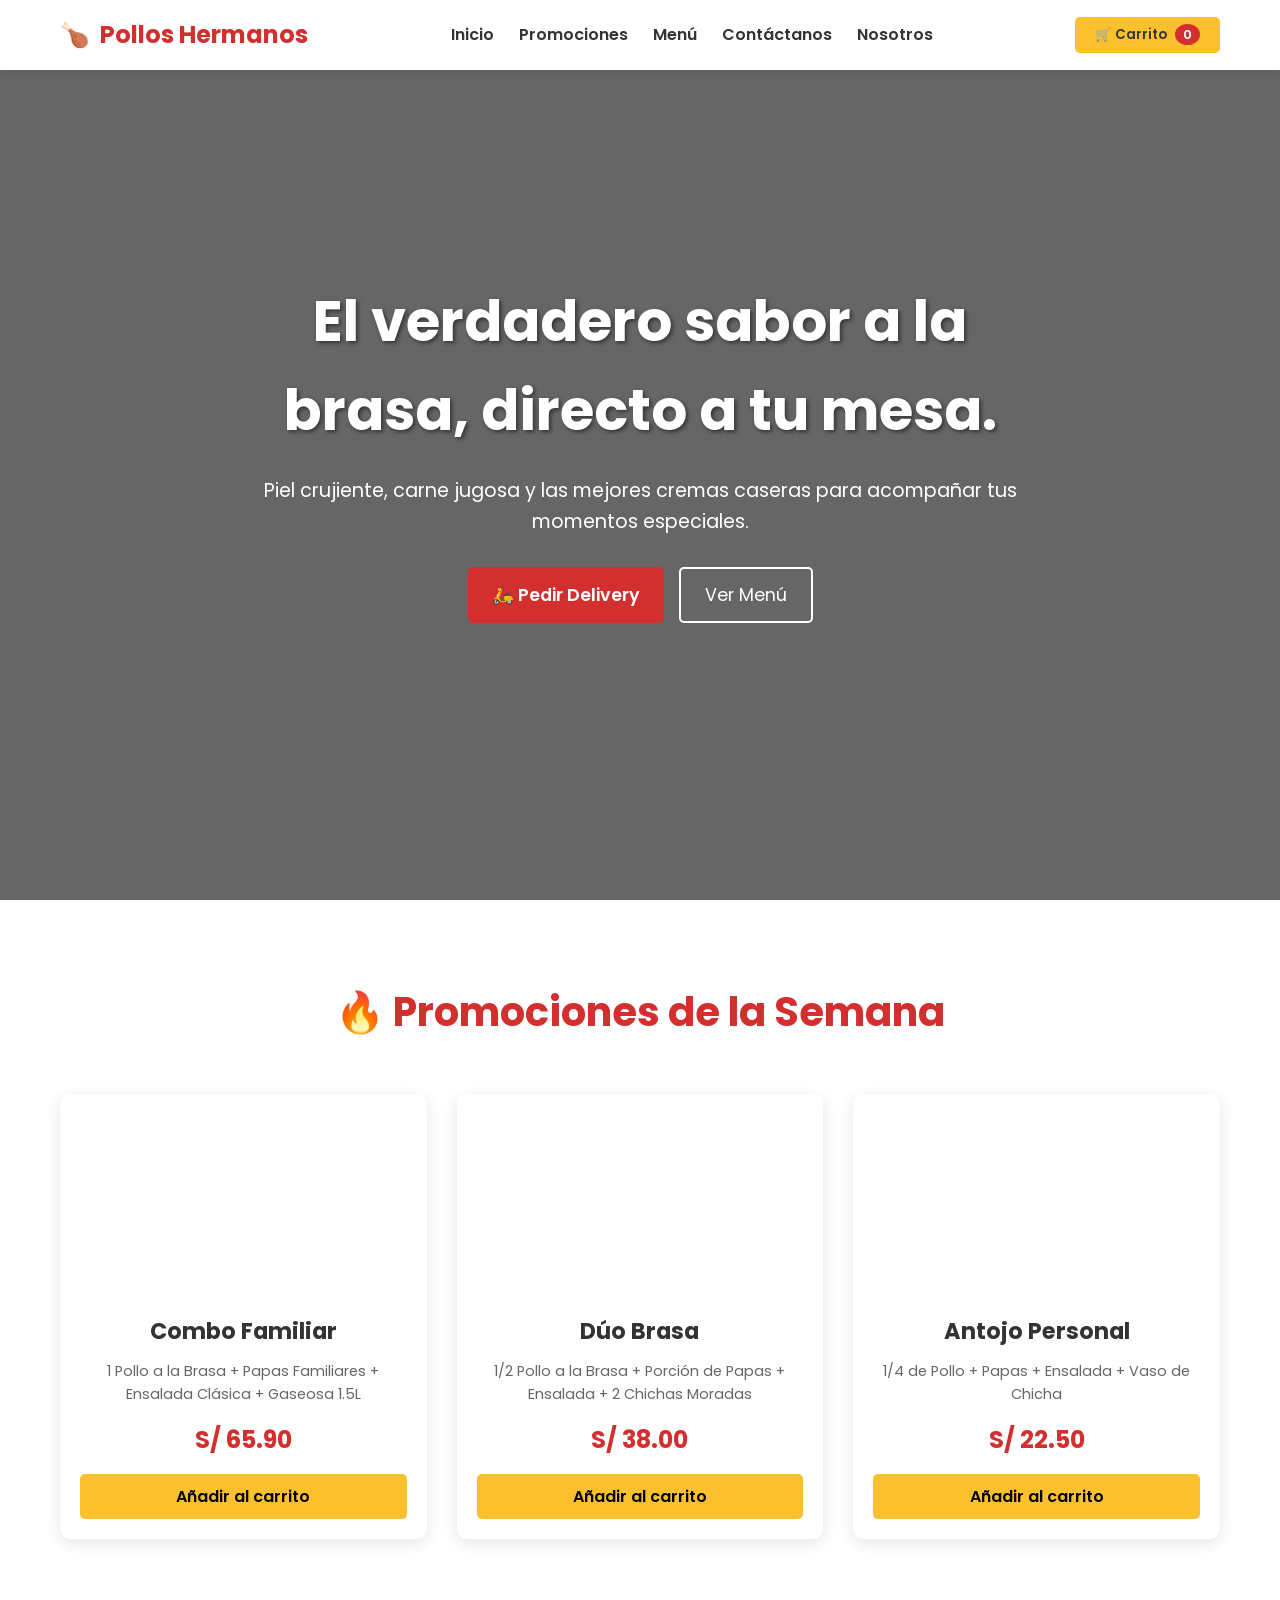
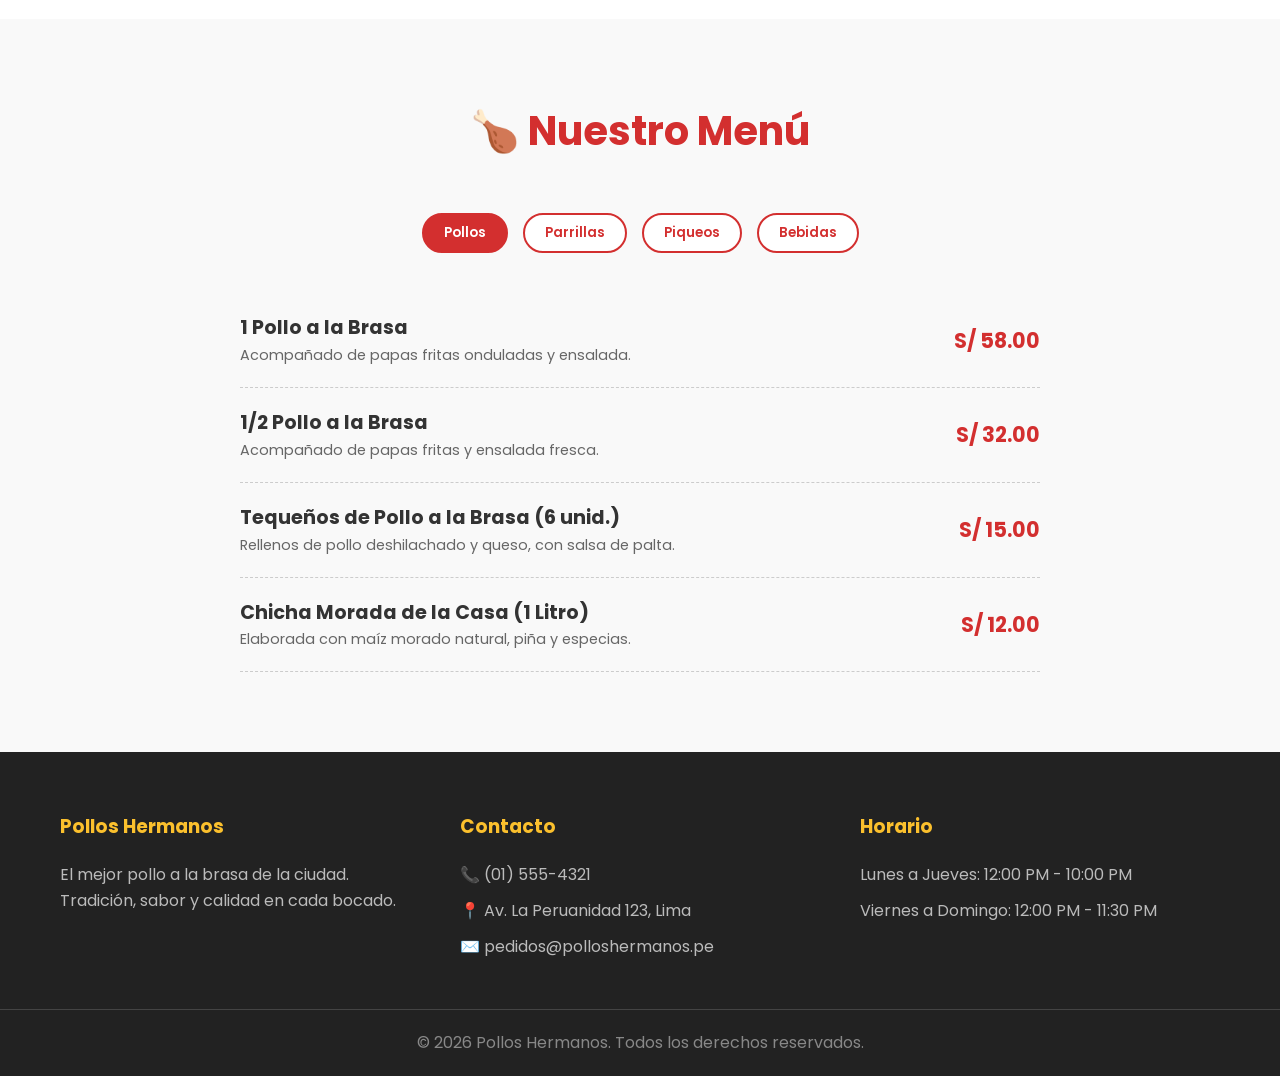
==== prototipo_/index.html @ 1b0e536e "Subir proyecto Pollos Hermanos" ====
<!DOCTYPE html>
<html lang="es">
<head>
    <meta charset="UTF-8">
    <meta name="viewport" content="width=device-width, initial-scale=1.0">
    <title>Pollos Hermanos | Tu Pollería Favorita</title>
    <link rel="stylesheet" href="style.css">
    <link href="https://fonts.googleapis.com/css2?family=Poppins:wght@300;400;600;700&display=swap" rel="stylesheet">
</head>
<body>

    <!-- Encabezado -->
    <header class="navbar">
        <div class="container nav-container">
            <div class="logo">
                🍗 <span>Pollos Hermanos</span>
            </div>
            <nav>
                <ul class="nav-links">
                    <li><a href="#inicio">Inicio</a></li>
                    <li><a href="#promos">Promociones</a></li>
                    <li><a href="#menu">Menú</a></li>
                    <li><a href="contacto.html"> Contáctanos</a></li>
                    <li><a href="historia.html"> Nosotros</a></li>
                </ul>
            </nav>
            <button class="btn-pedir" id="btn-header-pedir" style="position:relative;">
            🛒 Carrito <span id="cart-count" style="background:var(--primary-color); color:white; border-radius:50%; padding:2px 8px; font-size:0.8rem; margin-left:5px;">0</span>
            </button>
        </div>
    </header>

    <!-- Sección Principal (Hero) -->
    <section id="inicio" class="hero">
        <div class="hero-overlay"></div>
        <div class="container hero-content">
            <h1>El verdadero sabor a la brasa, directo a tu mesa.</h1>
            <p>Piel crujiente, carne jugosa y las mejores cremas caseras para acompañar tus momentos especiales.</p>
            <div class="hero-buttons">
                <button class="btn-primary" id="btn-hero-pedir">🛵 Pedir Delivery</button>
                <a href="#menu" class="btn-secondary">Ver Menú</a>
            </div>
        </div>
    </section>

    <!-- Promociones -->
    <section id="promos" class="section">
        <div class="container">
            <h2 class="section-title">🔥 Promociones de la Semana</h2>
            <div class="grid-3">
                <div class="card promo-card">
                    <div class="card-img" style="background-image: url('https://images.unsplash.com/photo-1606622830825-f86a241e573e?auto=format&fit=crop&q=80&w=400');"></div>
                    <div class="card-body">
                        <h3>Combo Familiar</h3>
                        <p>1 Pollo a la Brasa + Papas Familiares + Ensalada Clásica + Gaseosa 1.5L</p>
                        <span class="price">S/ 65.90</span>
                        <button class="btn-add">Añadir al carrito</button>
                    </div>
                </div>
                <div class="card promo-card">
                    <div class="card-img" style="background-image: url('https://images.unsplash.com/photo-1615486171448-4fdcb3850117?auto=format&fit=crop&q=80&w=400');"></div>
                    <div class="card-body">
                        <h3>Dúo Brasa</h3>
                        <p>1/2 Pollo a la Brasa + Porción de Papas + Ensalada + 2 Chichas Moradas</p>
                        <span class="price">S/ 38.00</span>
                        <button class="btn-add">Añadir al carrito</button>
                    </div>
                </div>
                <div class="card promo-card">
                    <div class="card-img" style="background-image: url('https://images.unsplash.com/photo-1555939594-58d7cb561ad1?auto=format&fit=crop&q=80&w=400');"></div>
                    <div class="card-body">
                        <h3>Antojo Personal</h3>
                        <p>1/4 de Pollo + Papas + Ensalada + Vaso de Chicha</p>
                        <span class="price">S/ 22.50</span>
                        <button class="btn-add">Añadir al carrito</button>
                    </div>
                </div>
            </div>
        </div>
    </section>

    <!-- Nuestro Menú -->
    <section id="menu" class="section bg-light">
        <div class="container">
            <h2 class="section-title">🍗 Nuestro Menú</h2>
            <div class="menu-categories">
                <button class="menu-btn active">Pollos</button>
                <button class="menu-btn">Parrillas</button>
                <button class="menu-btn">Piqueos</button>
                <button class="menu-btn">Bebidas</button>
            </div>
            
            <div class="menu-list">
                <div class="menu-item">
                    <div class="menu-info">
                        <h4>1 Pollo a la Brasa</h4>
                        <p>Acompañado de papas fritas onduladas y ensalada.</p>
                    </div>
                    <div class="menu-price">S/ 58.00</div>
                </div>
                <div class="menu-item">
                    <div class="menu-info">
                        <h4>1/2 Pollo a la Brasa</h4>
                        <p>Acompañado de papas fritas y ensalada fresca.</p>
                    </div>
                    <div class="menu-price">S/ 32.00</div>
                </div>
                <div class="menu-item">
                    <div class="menu-info">
                        <h4>Tequeños de Pollo a la Brasa (6 unid.)</h4>
                        <p>Rellenos de pollo deshilachado y queso, con salsa de palta.</p>
                    </div>
                    <div class="menu-price">S/ 15.00</div>
                </div>
                <div class="menu-item">
                    <div class="menu-info">
                        <h4>Chicha Morada de la Casa (1 Litro)</h4>
                        <p>Elaborada con maíz morado natural, piña y especias.</p>
                    </div>
                    <div class="menu-price">S/ 12.00</div>
                </div>
            </div>
        </div>
    </section>

    <!-- Footer -->
    <footer>
        <div class="container footer-content">
            <div class="footer-col">
                <h3>Pollos Hermanos</h3>
                <p>El mejor pollo a la brasa de la ciudad. Tradición, sabor y calidad en cada bocado.</p>
            </div>
            <div class="footer-col">
                <h3>Contacto</h3>
                <p>📞 (01) 555-4321</p>
                <p>📍 Av. La Peruanidad 123, Lima</p>
                <p>✉️ pedidos@polloshermanos.pe</p>
            </div>
            <div class="footer-col">
                <h3>Horario</h3>
                <p>Lunes a Jueves: 12:00 PM - 10:00 PM</p>
                <p>Viernes a Domingo: 12:00 PM - 11:30 PM</p>
            </div>
        </div>
        <div class="footer-bottom">
            <p>&copy; 2026 Pollos Hermanos. Todos los derechos reservados.</p>
        </div>
    </footer>

    <script src="script.js"></script>
</body>
</html>
---- prototipo_/style.css ----
/* Variables de Color */
:root {
    --primary-color: #d32f2f; /* Rojo Pollería */
    --secondary-color: #fbc02d; /* Amarillo Mostaza */
    --text-dark: #333333;
    --text-light: #666666;
    --bg-light: #f9f9f9;
    --white: #ffffff;
}

/* Reset Básico */
* {
    margin: 0;
    padding: 0;
    box-sizing: border-box;
    font-family: 'Poppins', sans-serif;
    scroll-behavior: smooth;
}

body {
    color: var(--text-dark);
    line-height: 1.6;
}

.container {
    max-width: 1200px;
    margin: 0 auto;
    padding: 0 20px;
}

/* Tipografía */
h1, h2, h3, h4 {
    font-weight: 700;
}

a {
    text-decoration: none;
    color: inherit;
}

ul {
    list-style: none;
}

/* Botones */
button {
    cursor: pointer;
    font-family: 'Poppins', sans-serif;
    font-weight: 600;
    border: none;
    border-radius: 5px;
    transition: all 0.3s ease;
}

.btn-primary {
    background-color: var(--primary-color);
    color: var(--white);
    padding: 12px 24px;
    font-size: 1.1rem;
}

.btn-primary:hover {
    background-color: #b71c1c;
}

.btn-secondary {
    background-color: transparent;
    color: var(--white);
    padding: 12px 24px;
    font-size: 1.1rem;
    border: 2px solid var(--white);
    border-radius: 5px;
    display: inline-block;
}

.btn-secondary:hover {
    background-color: var(--white);
    color: var(--text-dark);
}

/* Navbar */
.navbar {
    background-color: var(--white);
    box-shadow: 0 2px 10px rgba(0,0,0,0.1);
    position: fixed;
    width: 100%;
    top: 0;
    z-index: 1000;
}

.nav-container {
    display: flex;
    justify-content: space-between;
    align-items: center;
    height: 70px;
}

.logo {
    font-size: 1.5rem;
    font-weight: 700;
    color: var(--primary-color);
    display: flex;
    align-items: center;
    gap: 10px;
}

.nav-links {
    display: flex;
    gap: 25px;
}

.nav-links a {
    font-weight: 600;
    transition: color 0.3s;
}

.nav-links a:hover {
    color: var(--primary-color);
}

.btn-pedir {
    background-color: var(--secondary-color);
    color: var(--text-dark);
    padding: 8px 20px;
}

.btn-pedir:hover {
    background-color: #f9a825;
}

/* Hero Section */
.hero {
    height: 100vh;
    background-image: url('https://images.unsplash.com/photo-1606622830825-f86a241e573e?auto=format&fit=crop&q=80&w=1600');
    background-size: cover;
    background-position: center;
    position: relative;
    display: flex;
    align-items: center;
    text-align: center;
    color: var(--white);
}

.hero-overlay {
    position: absolute;
    top: 0;
    left: 0;
    width: 100%;
    height: 100%;
    background: rgba(0, 0, 0, 0.6); /* Oscurece la imagen de fondo */
}

.hero-content {
    position: relative;
    z-index: 1;
    max-width: 800px;
    margin: 0 auto;
}

.hero h1 {
    font-size: 3.5rem;
    margin-bottom: 20px;
    text-shadow: 2px 2px 4px rgba(0,0,0,0.5);
}

.hero p {
    font-size: 1.2rem;
    margin-bottom: 30px;
}

.hero-buttons {
    display: flex;
    justify-content: center;
    gap: 15px;
}

/* Secciones Generales */
.section {
    padding: 80px 0;
}

.section-title {
    text-align: center;
    font-size: 2.5rem;
    margin-bottom: 50px;
    color: var(--primary-color);
}

.bg-light {
    background-color: var(--bg-light);
}

/* Grid de Promociones */
.grid-3 {
    display: grid;
    grid-template-columns: repeat(auto-fit, minmax(300px, 1fr));
    gap: 30px;
}

.card {
    background: var(--white);
    border-radius: 10px;
    overflow: hidden;
    box-shadow: 0 4px 15px rgba(0,0,0,0.1);
    transition: transform 0.3s;
}

.card:hover {
    transform: translateY(-5px);
}

.card-img {
    height: 200px;
    background-size: cover;
    background-position: center;
}

.card-body {
    padding: 20px;
    text-align: center;
}

.card-body h3 {
    margin-bottom: 10px;
    font-size: 1.4rem;
}

.card-body p {
    color: var(--text-light);
    font-size: 0.9rem;
    margin-bottom: 15px;
}

.price {
    display: block;
    font-size: 1.5rem;
    font-weight: 700;
    color: var(--primary-color);
    margin-bottom: 15px;
}

.btn-add {
    background-color: var(--secondary-color);
    width: 100%;
    padding: 10px;
    font-size: 1rem;
}

.btn-add:hover {
    background-color: #f9a825;
}

/* Menú Listado */
.menu-categories {
    display: flex;
    justify-content: center;
    gap: 15px;
    margin-bottom: 40px;
}

.menu-btn {
    background: var(--white);
    border: 2px solid var(--primary-color);
    color: var(--primary-color);
    padding: 8px 20px;
    border-radius: 25px;
}

.menu-btn.active, .menu-btn:hover {
    background: var(--primary-color);
    color: var(--white);
}

.menu-list {
    max-width: 800px;
    margin: 0 auto;
}

.menu-item {
    display: flex;
    justify-content: space-between;
    align-items: center;
    border-bottom: 1px dashed #ccc;
    padding: 20px 0;
}

.menu-info h4 {
    font-size: 1.2rem;
    color: var(--text-dark);
}

.menu-info p {
    font-size: 0.9rem;
    color: var(--text-light);
}

.menu-price {
    font-size: 1.3rem;
    font-weight: 700;
    color: var(--primary-color);
}

/* Footer */
footer {
    background-color: #222;
    color: var(--white);
    padding: 60px 0 20px;
}

.footer-content {
    display: grid;
    grid-template-columns: repeat(auto-fit, minmax(250px, 1fr));
    gap: 40px;
    margin-bottom: 40px;
}

.footer-col h3 {
    color: var(--secondary-color);
    margin-bottom: 20px;
}

.footer-col p {
    color: #bbb;
    margin-bottom: 10px;
}

.footer-bottom {
    text-align: center;
    border-top: 1px solid #444;
    padding-top: 20px;
    color: #888;
}

/* Responsive básico */
@media (max-width: 768px) {
    .nav-links {
        display: none; /* En una versión real aquí iría un menú hamburguesa */
    }
    .hero h1 {
        font-size: 2.5rem;
    }
}
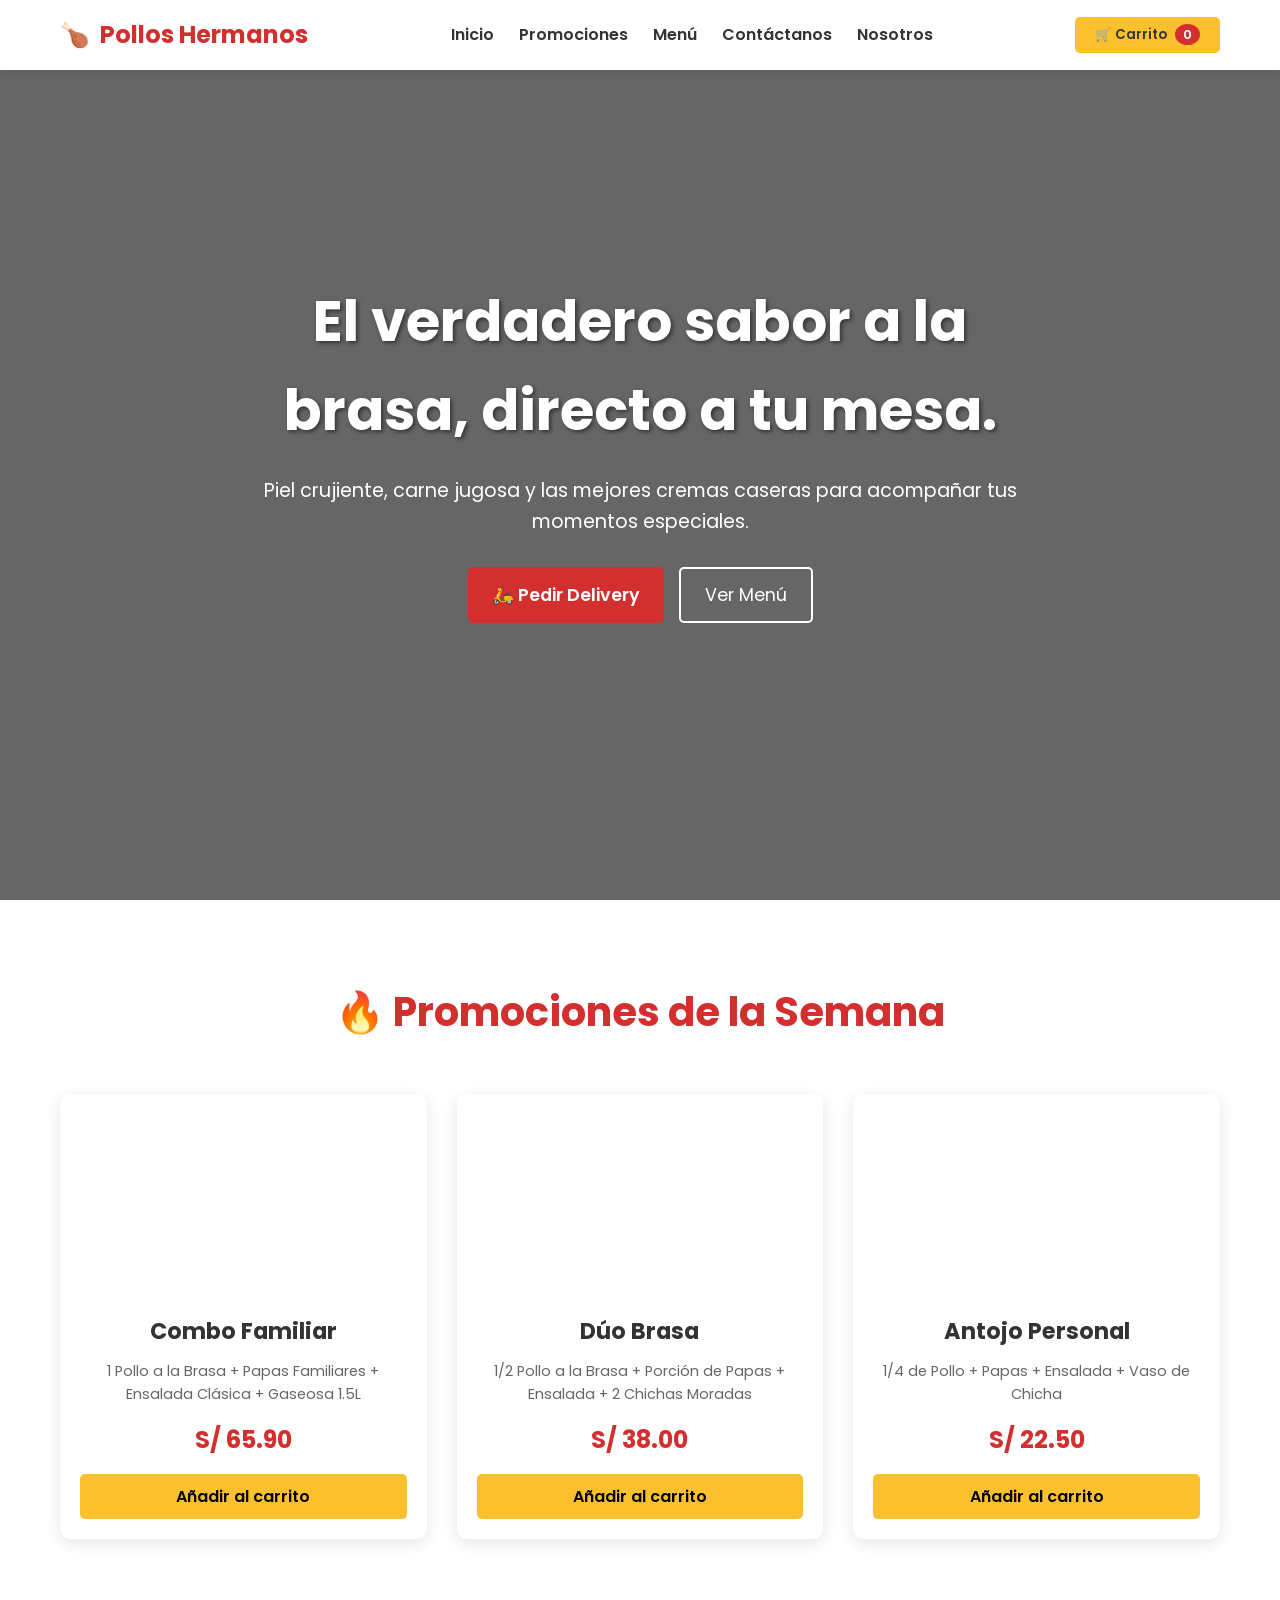
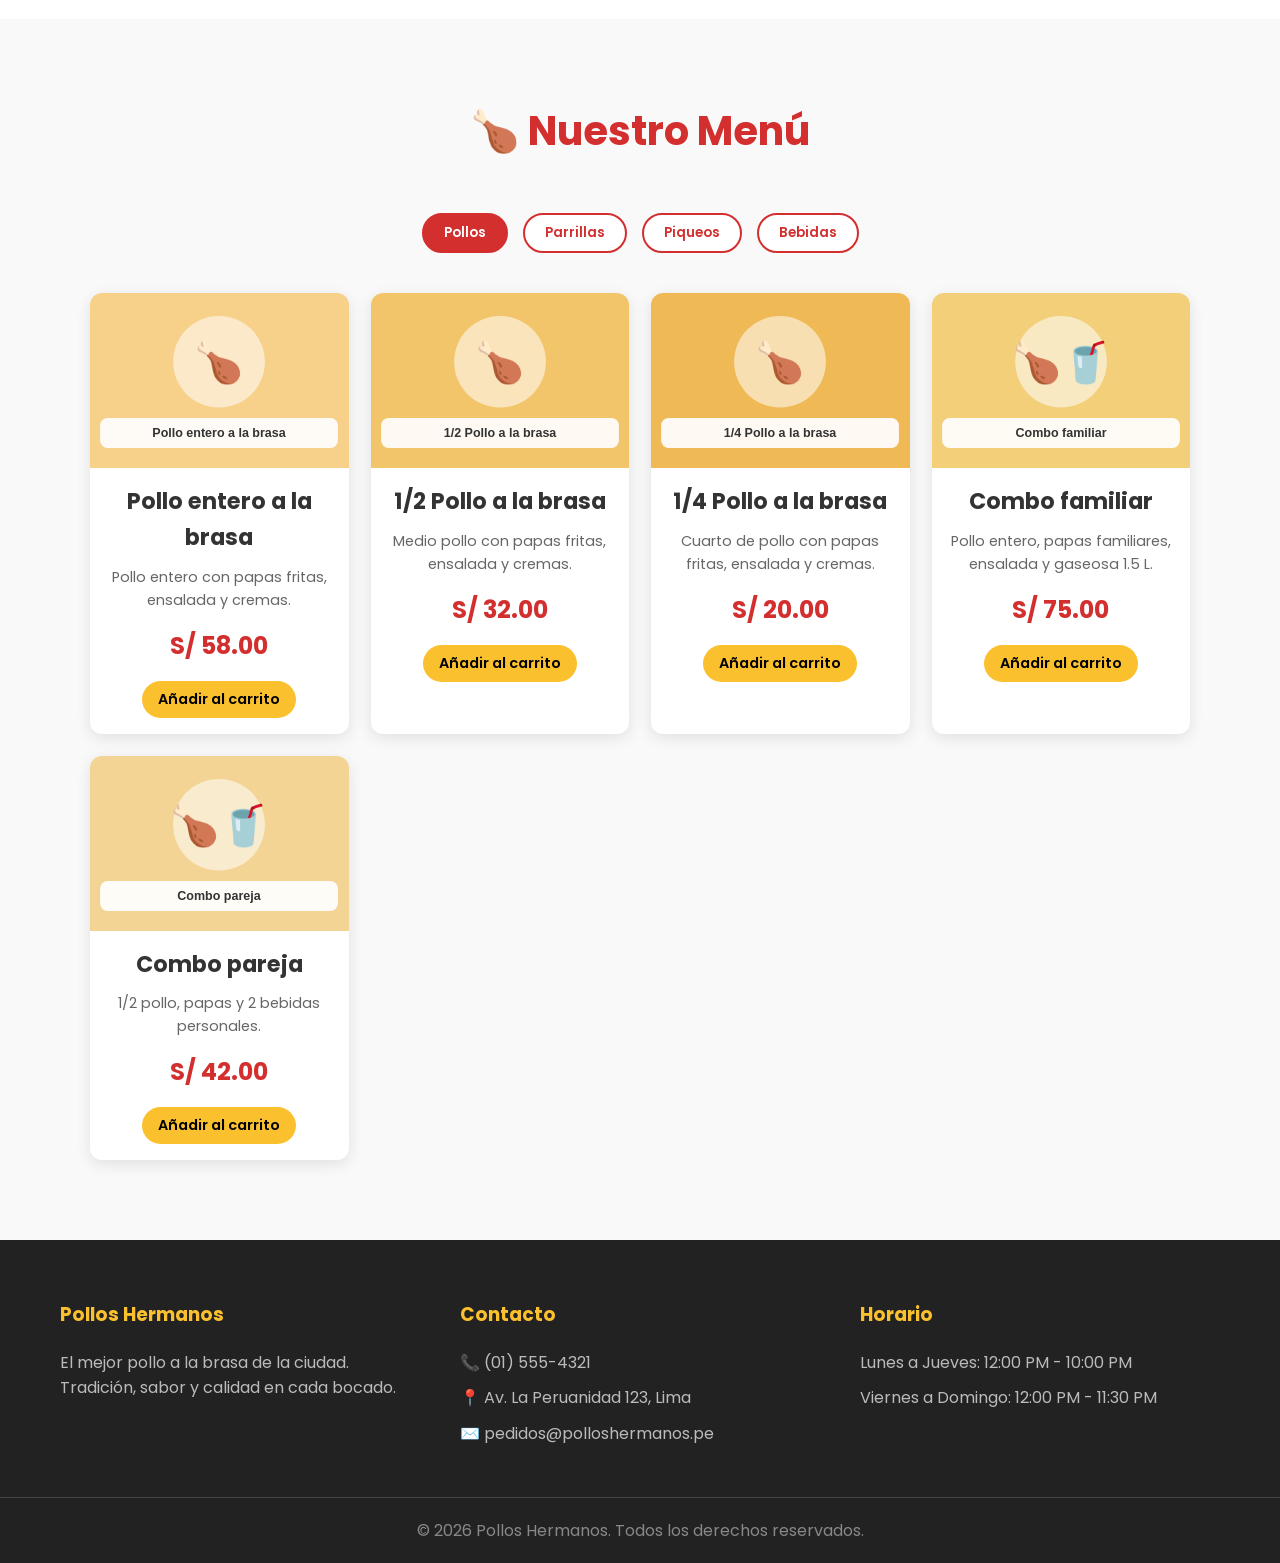
==== commit 7fcb9ef4: "Agregar menu productos" ====
--- a/prototipo_/index.html
+++ b/prototipo_/index.html
@@ -90,36 +90,7 @@
                 <button class="menu-btn">Bebidas</button>
             </div>
             
-            <div class="menu-list">
-                <div class="menu-item">
-                    <div class="menu-info">
-                        <h4>1 Pollo a la Brasa</h4>
-                        <p>Acompañado de papas fritas onduladas y ensalada.</p>
-                    </div>
-                    <div class="menu-price">S/ 58.00</div>
-                </div>
-                <div class="menu-item">
-                    <div class="menu-info">
-                        <h4>1/2 Pollo a la Brasa</h4>
-                        <p>Acompañado de papas fritas y ensalada fresca.</p>
-                    </div>
-                    <div class="menu-price">S/ 32.00</div>
-                </div>
-                <div class="menu-item">
-                    <div class="menu-info">
-                        <h4>Tequeños de Pollo a la Brasa (6 unid.)</h4>
-                        <p>Rellenos de pollo deshilachado y queso, con salsa de palta.</p>
-                    </div>
-                    <div class="menu-price">S/ 15.00</div>
-                </div>
-                <div class="menu-item">
-                    <div class="menu-info">
-                        <h4>Chicha Morada de la Casa (1 Litro)</h4>
-                        <p>Elaborada con maíz morado natural, piña y especias.</p>
-                    </div>
-                    <div class="menu-price">S/ 12.00</div>
-                </div>
-            </div>
+            <div class="menu-list" id="menu-list"></div>
         </div>
     </section>
 
--- a/prototipo_/style.css
+++ b/prototipo_/style.css
@@ -340,3 +340,57 @@
         font-size: 2.5rem;
     }
 }
+
+/* Ajuste botones menú */
+.menu-list .btn-add{
+    padding: 10px 18px;
+    width: auto;
+    font-size: 14px;
+    border-radius: 20px;
+    display:inline-block;
+}
+
+/* Tarjetas del menú con imagen como promociones */
+.menu-product-card{
+    background:white;
+    border-radius:15px;
+    overflow:hidden;
+    box-shadow:0 4px 12px rgba(0,0,0,.12);
+}
+
+.menu-product-card img{
+    width:100%;
+    height:170px;
+    object-fit:cover;
+}
+
+/* Menú visual corregido */
+#menu-list.menu-list{
+    max-width:1100px;
+    display:grid;
+    grid-template-columns:repeat(auto-fit,minmax(220px,1fr));
+    gap:22px;
+}
+.menu-product-card{
+    background:#fff;
+    border-radius:12px;
+    overflow:hidden;
+    box-shadow:0 4px 15px rgba(0,0,0,.10);
+    transition:transform .2s ease;
+}
+.menu-product-card:hover{ transform:translateY(-4px); }
+.menu-product-card img{
+    width:100%;
+    height:175px;
+    object-fit:cover;
+    display:block;
+}
+.menu-product-card .card-body{
+    padding:16px;
+}
+.menu-product-card .btn-add{
+    width:auto;
+    padding:8px 16px;
+    border-radius:20px;
+    font-size:.9rem;
+}
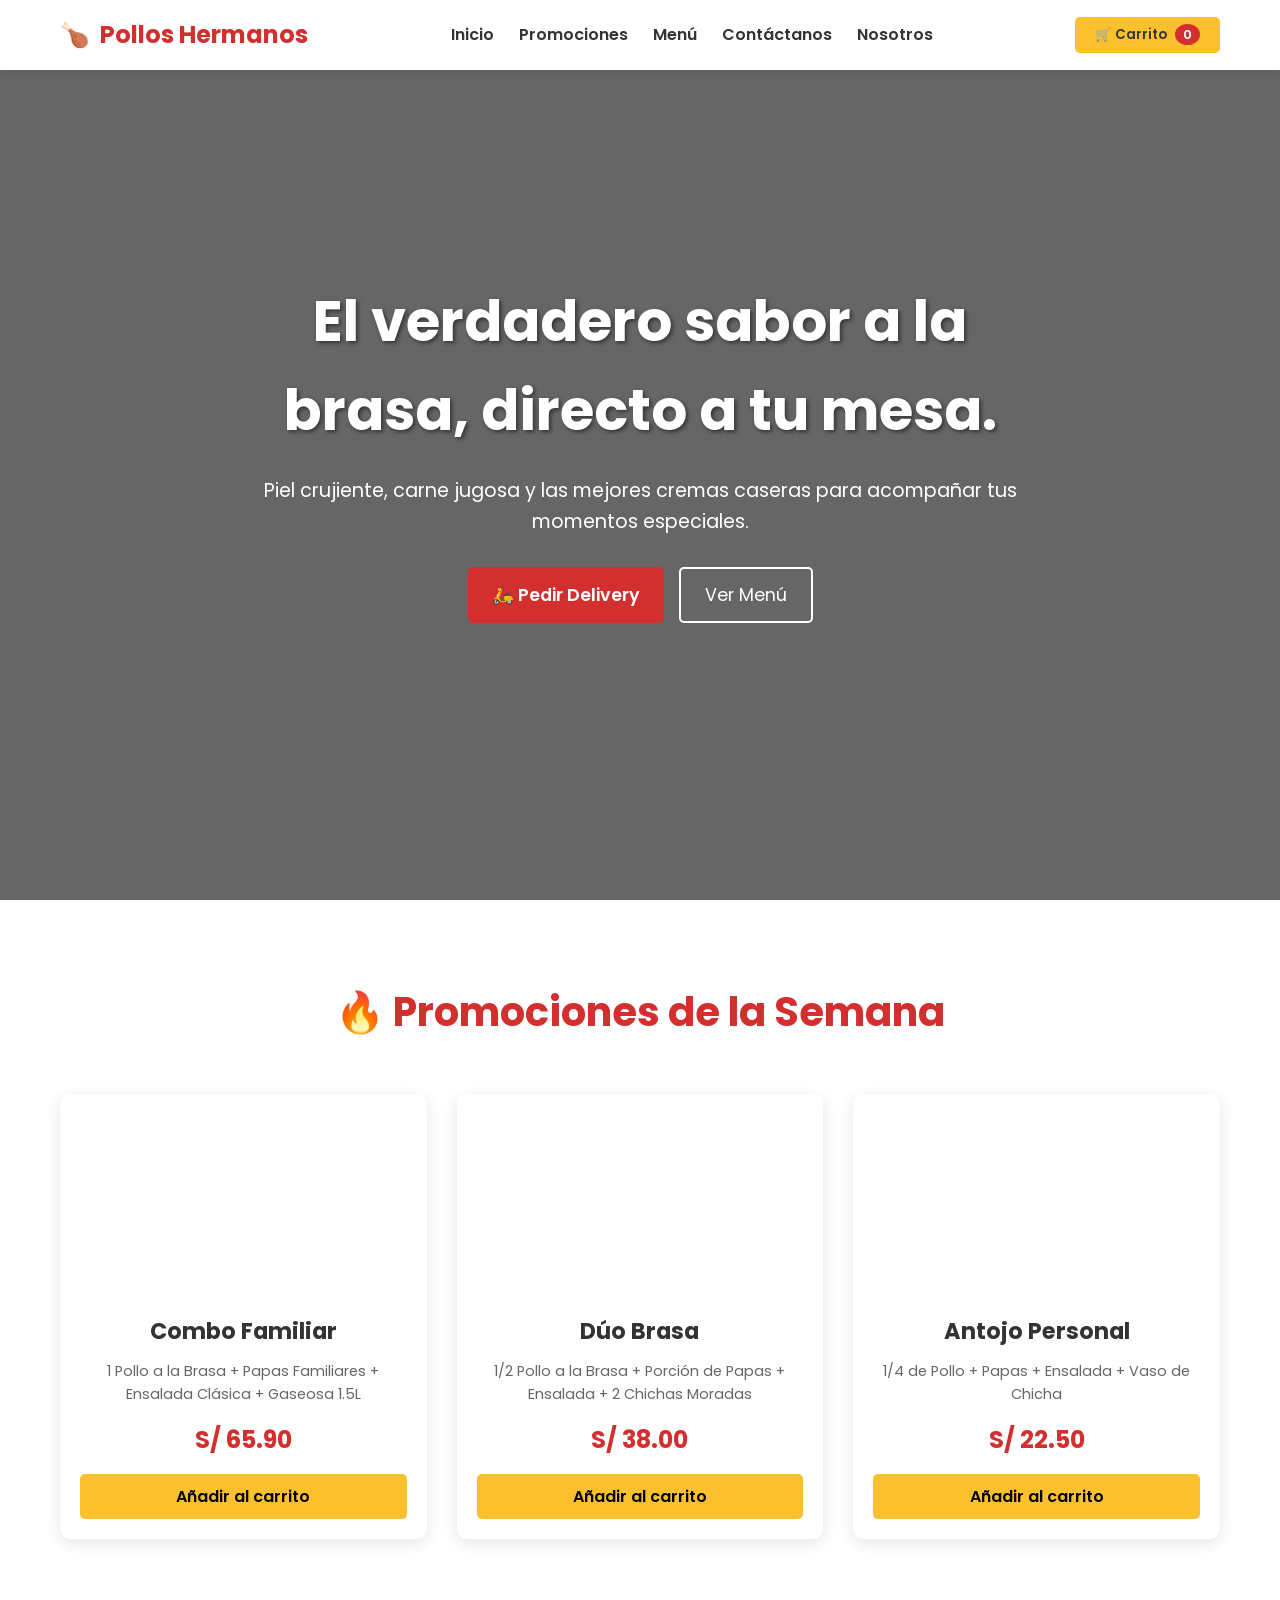
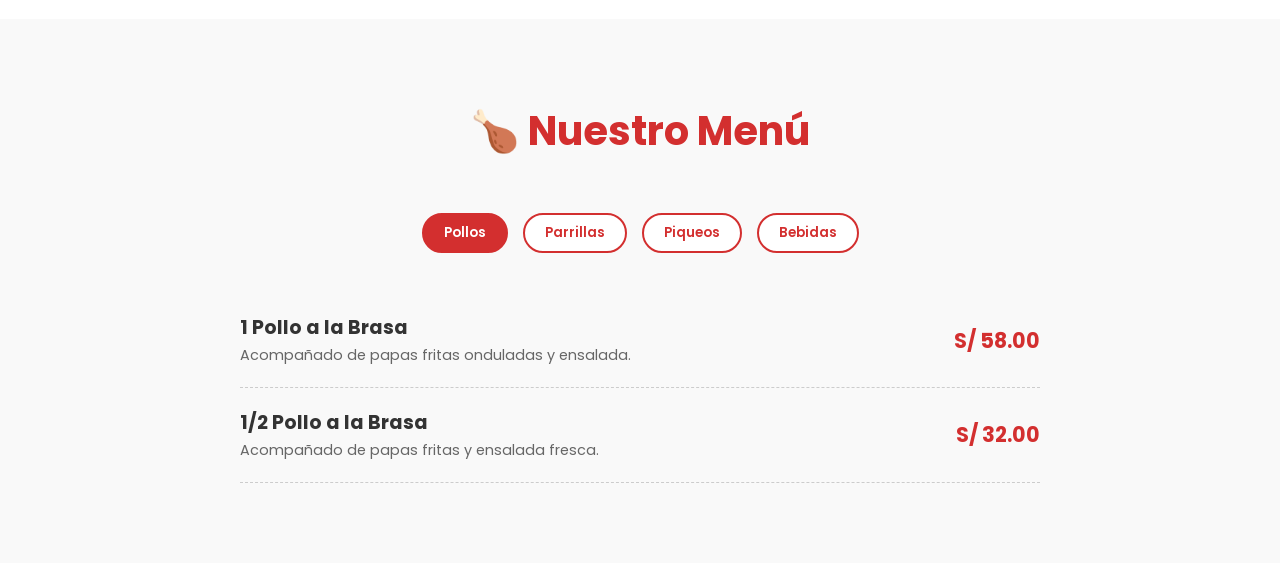
==== commit f353f063: "Mi primer commit en la rama de cambios" ====
--- a/prototipo_/index.html
+++ b/prototipo_/index.html
@@ -27,8 +27,14 @@
             <button class="btn-pedir" id="btn-header-pedir" style="position:relative;">
             🛒 Carrito <span id="cart-count" style="background:var(--primary-color); color:white; border-radius:50%; padding:2px 8px; font-size:0.8rem; margin-left:5px;">0</span>
             </button>
+            <button class="hamburger" id="hamburgerBtn" aria-label="Abrir menú" aria-expanded="false">
+                <span></span>
+                <span></span>
+                <span></span>
+            </button>
         </div>
     </header>
+    <div class="nav-overlay" id="navOverlay"></div>
 
     <!-- Sección Principal (Hero) -->
     <section id="inicio" class="hero">
@@ -90,34 +96,18 @@
                 <button class="menu-btn">Bebidas</button>
             </div>
             
-            <div class="menu-list" id="menu-list"></div>
-        </div>
-    </section>
-
-    <!-- Footer -->
-    <footer>
-        <div class="container footer-content">
-            <div class="footer-col">
-                <h3>Pollos Hermanos</h3>
-                <p>El mejor pollo a la brasa de la ciudad. Tradición, sabor y calidad en cada bocado.</p>
-            </div>
-            <div class="footer-col">
-                <h3>Contacto</h3>
-                <p>📞 (01) 555-4321</p>
-                <p>📍 Av. La Peruanidad 123, Lima</p>
-                <p>✉️ pedidos@polloshermanos.pe</p>
-            </div>
-            <div class="footer-col">
-                <h3>Horario</h3>
-                <p>Lunes a Jueves: 12:00 PM - 10:00 PM</p>
-                <p>Viernes a Domingo: 12:00 PM - 11:30 PM</p>
-            </div>
-        </div>
-        <div class="footer-bottom">
-            <p>&copy; 2026 Pollos Hermanos. Todos los derechos reservados.</p>
-        </div>
-    </footer>
-
-    <script src="script.js"></script>
-</body>
-</html>
+            <div class="menu-list">
+                <div class="menu-item">
+                    <div class="menu-info">
+                        <h4>1 Pollo a la Brasa</h4>
+                        <p>Acompañado de papas fritas onduladas y ensalada.</p>
+                    </div>
+                    <div class="menu-price">S/ 58.00</div>
+                </div>
+                <div class="menu-item">
+                    <div class="menu-info">
+                        <h4>1/2 Pollo a la Brasa</h4>
+                        <p>Acompañado de papas fritas y ensalada fresca.</p>
+                    </div>
+                    <div class="menu-price">S/ 32.00</div>
+                </div>
--- a/prototipo_/style.css
+++ b/prototipo_/style.css
@@ -331,66 +331,201 @@
     color: #888;
 }
 
-/* Responsive básico */
+/* Botón hamburguesa (oculto en escritorio) */
+.hamburger {
+    display: none;
+    flex-direction: column;
+    justify-content: space-between;
+    width: 28px;
+    height: 20px;
+    background: none;
+    border: none;
+    padding: 0;
+    cursor: pointer;
+}
+
+.hamburger span {
+    display: block;
+    width: 100%;
+    height: 3px;
+    background-color: var(--text-dark);
+    border-radius: 2px;
+    transition: transform 0.3s ease, opacity 0.3s ease;
+}
+
+.hamburger.active span:nth-child(1) {
+    transform: translateY(8.5px) rotate(45deg);
+}
+
+.hamburger.active span:nth-child(2) {
+    opacity: 0;
+}
+
+.hamburger.active span:nth-child(3) {
+    transform: translateY(-8.5px) rotate(-45deg);
+}
+
+/* Fondo oscuro al abrir el menú móvil */
+.nav-overlay {
+    display: none;
+    position: fixed;
+    top: 70px;
+    left: 0;
+    width: 100%;
+    height: calc(100% - 70px);
+    background: rgba(0, 0, 0, 0.45);
+    opacity: 0;
+    transition: opacity 0.3s ease;
+    z-index: 998;
+}
+
+.nav-overlay.active {
+    display: block;
+    opacity: 1;
+}
+
+/* ===================== RESPONSIVE ===================== */
+
+/* Tablets */
+@media (max-width: 900px) {
+    .container {
+        padding: 0 16px;
+    }
+    .grid-3 {
+        grid-template-columns: repeat(auto-fit, minmax(240px, 1fr));
+    }
+}
+
+/* Menú hamburguesa + ajustes móvil */
 @media (max-width: 768px) {
+    .hamburger {
+        display: flex;
+    }
+
     .nav-links {
-        display: none; /* En una versión real aquí iría un menú hamburguesa */
-    }
+        position: fixed;
+        top: 70px;
+        right: 0;
+        width: min(78vw, 300px);
+        height: calc(100vh - 70px);
+        background: var(--white);
+        flex-direction: column;
+        align-items: stretch;
+        gap: 0;
+        padding: 10px 0;
+        box-shadow: -6px 0 20px rgba(0, 0, 0, 0.15);
+        transform: translateX(100%);
+        transition: transform 0.3s ease;
+        overflow-y: auto;
+        z-index: 999;
+    }
+
+    .nav-links.active {
+        transform: translateX(0);
+    }
+
+    .nav-links li {
+        width: 100%;
+    }
+
+    .nav-links a {
+        display: block;
+        width: 100%;
+        padding: 16px 24px;
+        border-bottom: 1px solid #f0f0f0;
+    }
+
+    .btn-pedir {
+        padding: 8px 14px;
+        font-size: 0.9rem;
+    }
+
+    .hero {
+        height: auto;
+        min-height: 100vh;
+        padding: 120px 0 60px;
+    }
+
     .hero h1 {
-        font-size: 2.5rem;
-    }
-}
-
-/* Ajuste botones menú */
-.menu-list .btn-add{
-    padding: 10px 18px;
-    width: auto;
-    font-size: 14px;
-    border-radius: 20px;
-    display:inline-block;
-}
-
-/* Tarjetas del menú con imagen como promociones */
-.menu-product-card{
-    background:white;
-    border-radius:15px;
-    overflow:hidden;
-    box-shadow:0 4px 12px rgba(0,0,0,.12);
-}
-
-.menu-product-card img{
-    width:100%;
-    height:170px;
-    object-fit:cover;
-}
-
-/* Menú visual corregido */
-#menu-list.menu-list{
-    max-width:1100px;
-    display:grid;
-    grid-template-columns:repeat(auto-fit,minmax(220px,1fr));
-    gap:22px;
-}
-.menu-product-card{
-    background:#fff;
-    border-radius:12px;
-    overflow:hidden;
-    box-shadow:0 4px 15px rgba(0,0,0,.10);
-    transition:transform .2s ease;
-}
-.menu-product-card:hover{ transform:translateY(-4px); }
-.menu-product-card img{
-    width:100%;
-    height:175px;
-    object-fit:cover;
-    display:block;
-}
-.menu-product-card .card-body{
-    padding:16px;
-}
-.menu-product-card .btn-add{
-    width:auto;
-    padding:8px 16px;
-    border-radius:20px;
-    font-size:.9rem;
-}
+        font-size: 2.3rem;
+    }
+
+    .hero p {
+        font-size: 1rem;
+    }
+
+    .hero-buttons {
+        flex-direction: column;
+        align-items: stretch;
+        gap: 12px;
+    }
+
+    .section {
+        padding: 60px 0;
+    }
+
+    .section-title {
+        font-size: 2rem;
+        margin-bottom: 35px;
+    }
+
+    .menu-categories {
+        flex-wrap: wrap;
+        gap: 10px;
+    }
+
+    .menu-item {
+        flex-wrap: wrap;
+        row-gap: 6px;
+    }
+
+    .footer-content {
+        text-align: center;
+        justify-items: center;
+    }
+}
+
+/* Móviles pequeños */
+@media (max-width: 480px) {
+    .logo span {
+        display: none; /* conserva solo el ícono en pantallas muy angostas */
+    }
+
+    .hero-content {
+        padding: 0 10px;
+    }
+
+    .hero h1 {
+        font-size: 1.9rem;
+    }
+
+    .hero p {
+        font-size: 0.95rem;
+    }
+
+    .section-title {
+        font-size: 1.6rem;
+    }
+
+    .grid-3 {
+        grid-template-columns: 1fr;
+    }
+
+    .card-img {
+        height: 170px;
+    }
+
+    .menu-item {
+        flex-direction: column;
+        align-items: flex-start;
+    }
+
+    .menu-price {
+        margin-top: 4px;
+    }
+
+    .btn-pedir {
+        padding: 7px 10px;
+        font-size: 0.85rem;
+    }
+}
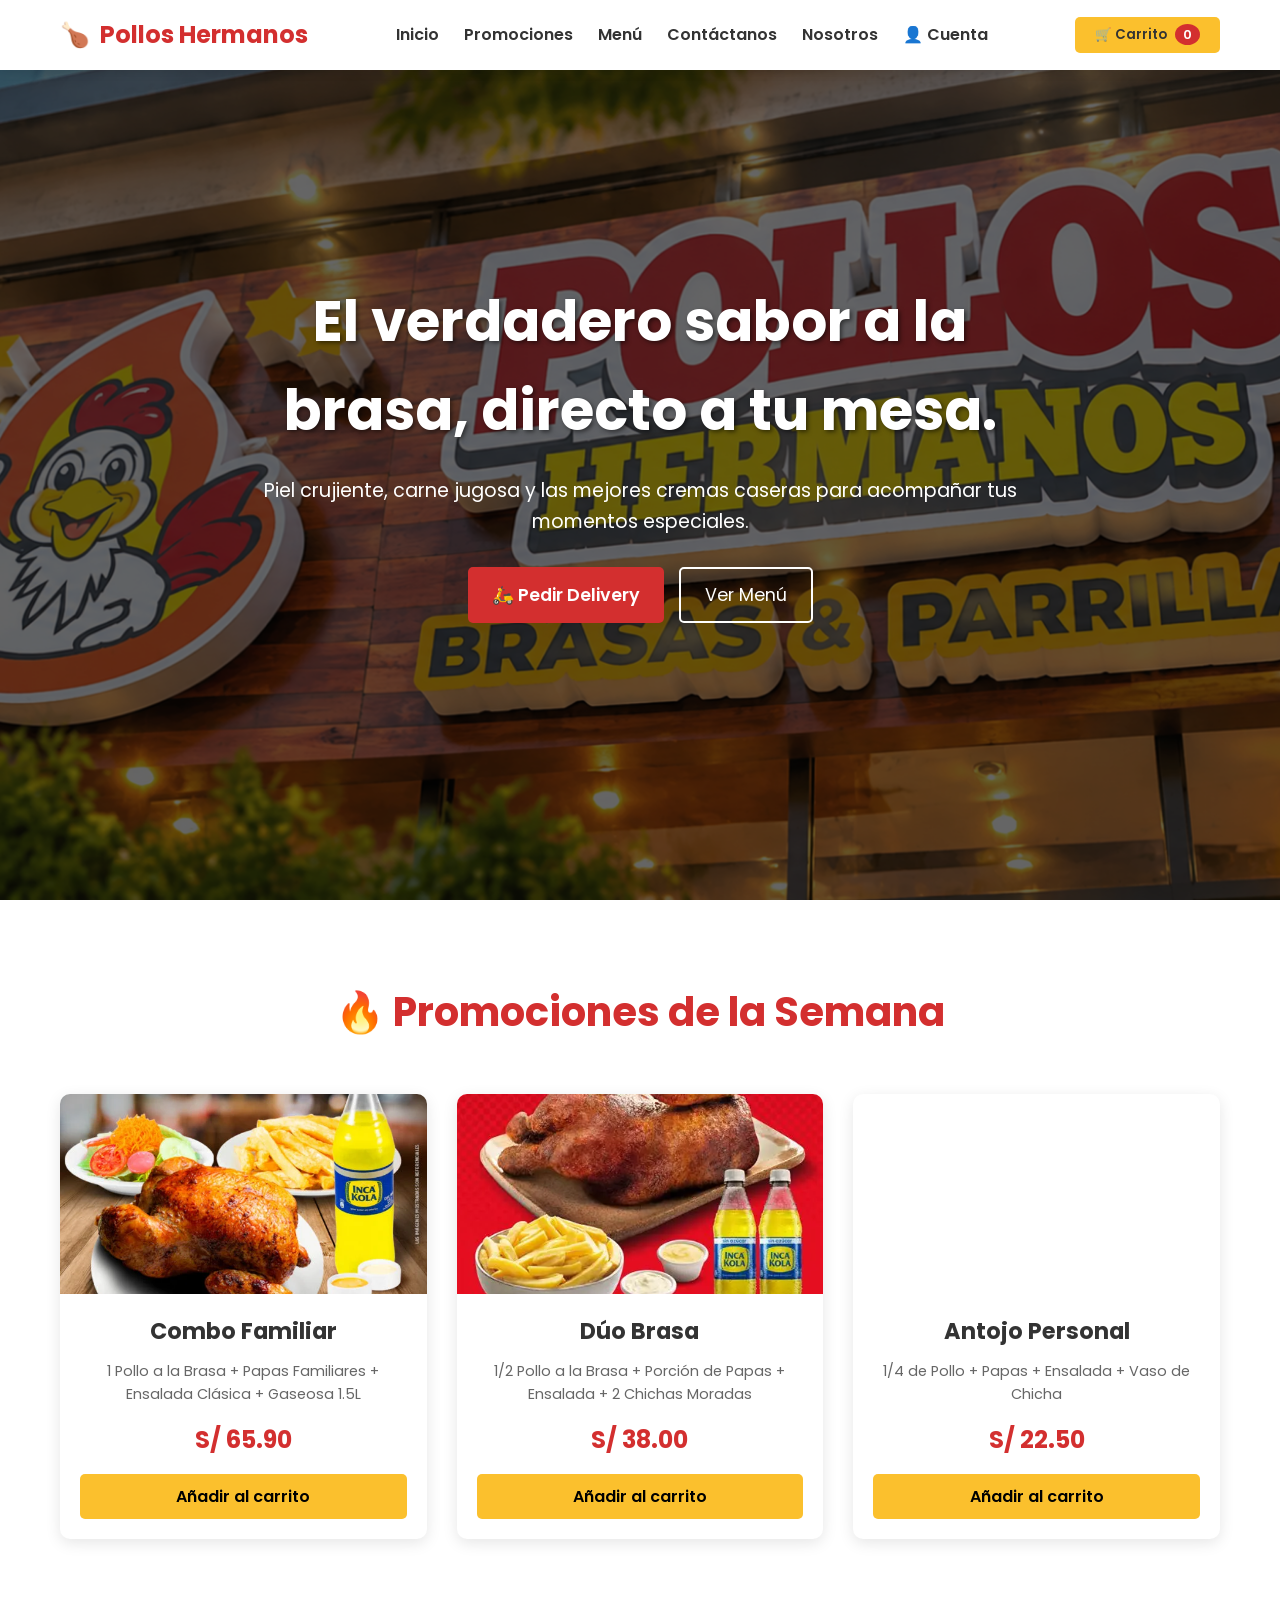
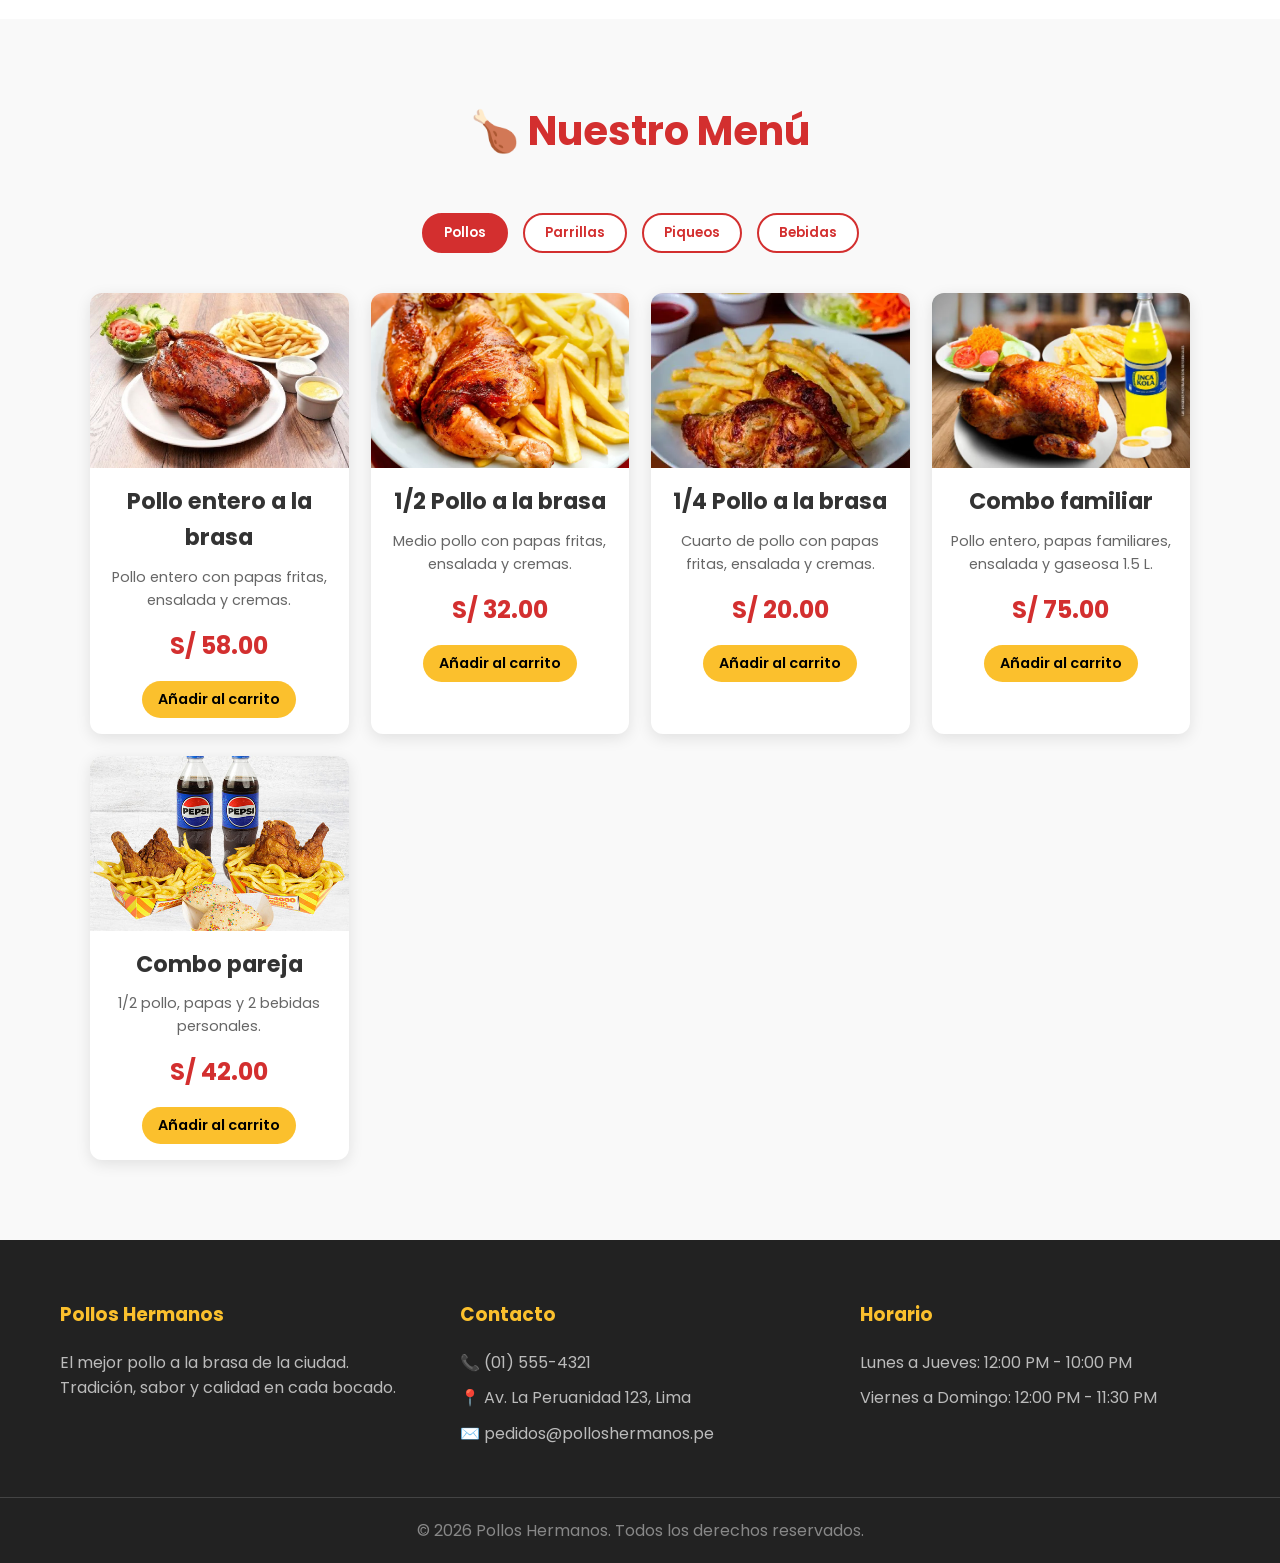
==== commit e5ce25e1: "mejoras" ====
--- a/prototipo_/index.html
+++ b/prototipo_/index.html
@@ -22,19 +22,14 @@
                     <li><a href="#menu">Menú</a></li>
                     <li><a href="contacto.html"> Contáctanos</a></li>
                     <li><a href="historia.html"> Nosotros</a></li>
+                    <li><a href="login.html">👤 Cuenta</a></li>
                 </ul>
             </nav>
             <button class="btn-pedir" id="btn-header-pedir" style="position:relative;">
             🛒 Carrito <span id="cart-count" style="background:var(--primary-color); color:white; border-radius:50%; padding:2px 8px; font-size:0.8rem; margin-left:5px;">0</span>
             </button>
-            <button class="hamburger" id="hamburgerBtn" aria-label="Abrir menú" aria-expanded="false">
-                <span></span>
-                <span></span>
-                <span></span>
-            </button>
         </div>
     </header>
-    <div class="nav-overlay" id="navOverlay"></div>
 
     <!-- Sección Principal (Hero) -->
     <section id="inicio" class="hero">
@@ -55,7 +50,7 @@
             <h2 class="section-title">🔥 Promociones de la Semana</h2>
             <div class="grid-3">
                 <div class="card promo-card">
-                    <div class="card-img" style="background-image: url('https://images.unsplash.com/photo-1606622830825-f86a241e573e?auto=format&fit=crop&q=80&w=400');"></div>
+                    <div class="card-img" style="background-image: url('img/combo_familiar.png');"></div>
                     <div class="card-body">
                         <h3>Combo Familiar</h3>
                         <p>1 Pollo a la Brasa + Papas Familiares + Ensalada Clásica + Gaseosa 1.5L</p>
@@ -64,7 +59,7 @@
                     </div>
                 </div>
                 <div class="card promo-card">
-                    <div class="card-img" style="background-image: url('https://images.unsplash.com/photo-1615486171448-4fdcb3850117?auto=format&fit=crop&q=80&w=400');"></div>
+                    <div class="card-img" style="background-image: url('img/duo_brasa.png');"></div>
                     <div class="card-body">
                         <h3>Dúo Brasa</h3>
                         <p>1/2 Pollo a la Brasa + Porción de Papas + Ensalada + 2 Chichas Moradas</p>
@@ -96,18 +91,34 @@
                 <button class="menu-btn">Bebidas</button>
             </div>
             
-            <div class="menu-list">
-                <div class="menu-item">
-                    <div class="menu-info">
-                        <h4>1 Pollo a la Brasa</h4>
-                        <p>Acompañado de papas fritas onduladas y ensalada.</p>
-                    </div>
-                    <div class="menu-price">S/ 58.00</div>
-                </div>
-                <div class="menu-item">
-                    <div class="menu-info">
-                        <h4>1/2 Pollo a la Brasa</h4>
-                        <p>Acompañado de papas fritas y ensalada fresca.</p>
-                    </div>
-                    <div class="menu-price">S/ 32.00</div>
-                </div>+            <div class="menu-list" id="menu-list"></div>
+        </div>
+    </section>
+
+    <!-- Footer -->
+    <footer>
+        <div class="container footer-content">
+            <div class="footer-col">
+                <h3>Pollos Hermanos</h3>
+                <p>El mejor pollo a la brasa de la ciudad. Tradición, sabor y calidad en cada bocado.</p>
+            </div>
+            <div class="footer-col">
+                <h3>Contacto</h3>
+                <p>📞 (01) 555-4321</p>
+                <p>📍 Av. La Peruanidad 123, Lima</p>
+                <p>✉️ pedidos@polloshermanos.pe</p>
+            </div>
+            <div class="footer-col">
+                <h3>Horario</h3>
+                <p>Lunes a Jueves: 12:00 PM - 10:00 PM</p>
+                <p>Viernes a Domingo: 12:00 PM - 11:30 PM</p>
+            </div>
+        </div>
+        <div class="footer-bottom">
+            <p>&copy; 2026 Pollos Hermanos. Todos los derechos reservados.</p>
+        </div>
+    </footer>
+
+    <script src="script.js"></script>
+</body>
+</html>
--- a/prototipo_/style.css
+++ b/prototipo_/style.css
@@ -331,201 +331,115 @@
     color: #888;
 }
 
-/* Botón hamburguesa (oculto en escritorio) */
-.hamburger {
-    display: none;
-    flex-direction: column;
-    justify-content: space-between;
-    width: 28px;
-    height: 20px;
-    background: none;
-    border: none;
-    padding: 0;
-    cursor: pointer;
-}
-
-.hamburger span {
-    display: block;
-    width: 100%;
-    height: 3px;
-    background-color: var(--text-dark);
-    border-radius: 2px;
-    transition: transform 0.3s ease, opacity 0.3s ease;
-}
-
-.hamburger.active span:nth-child(1) {
-    transform: translateY(8.5px) rotate(45deg);
-}
-
-.hamburger.active span:nth-child(2) {
-    opacity: 0;
-}
-
-.hamburger.active span:nth-child(3) {
-    transform: translateY(-8.5px) rotate(-45deg);
-}
-
-/* Fondo oscuro al abrir el menú móvil */
-.nav-overlay {
-    display: none;
-    position: fixed;
-    top: 70px;
-    left: 0;
-    width: 100%;
-    height: calc(100% - 70px);
-    background: rgba(0, 0, 0, 0.45);
-    opacity: 0;
-    transition: opacity 0.3s ease;
-    z-index: 998;
-}
-
-.nav-overlay.active {
-    display: block;
-    opacity: 1;
-}
-
-/* ===================== RESPONSIVE ===================== */
-
-/* Tablets */
-@media (max-width: 900px) {
-    .container {
-        padding: 0 16px;
+/* Responsive básico */
+@media (max-width: 768px) {
+    .nav-links {
+        display: none; /* En una versión real aquí iría un menú hamburguesa */
     }
-    .grid-3 {
-        grid-template-columns: repeat(auto-fit, minmax(240px, 1fr));
+    .hero h1 {
+        font-size: 2.5rem;
     }
 }
 
-/* Menú hamburguesa + ajustes móvil */
-@media (max-width: 768px) {
-    .hamburger {
-        display: flex;
-    }
-
-    .nav-links {
-        position: fixed;
-        top: 70px;
-        right: 0;
-        width: min(78vw, 300px);
-        height: calc(100vh - 70px);
-        background: var(--white);
-        flex-direction: column;
-        align-items: stretch;
-        gap: 0;
-        padding: 10px 0;
-        box-shadow: -6px 0 20px rgba(0, 0, 0, 0.15);
-        transform: translateX(100%);
-        transition: transform 0.3s ease;
-        overflow-y: auto;
-        z-index: 999;
-    }
-
-    .nav-links.active {
-        transform: translateX(0);
-    }
-
-    .nav-links li {
-        width: 100%;
-    }
-
-    .nav-links a {
-        display: block;
-        width: 100%;
-        padding: 16px 24px;
-        border-bottom: 1px solid #f0f0f0;
-    }
-
-    .btn-pedir {
-        padding: 8px 14px;
-        font-size: 0.9rem;
-    }
-
-    .hero {
-        height: auto;
-        min-height: 100vh;
-        padding: 120px 0 60px;
-    }
-
-    .hero h1 {
-        font-size: 2.3rem;
-    }
-
-    .hero p {
-        font-size: 1rem;
-    }
-
-    .hero-buttons {
-        flex-direction: column;
-        align-items: stretch;
-        gap: 12px;
-    }
-
-    .section {
-        padding: 60px 0;
-    }
-
-    .section-title {
-        font-size: 2rem;
-        margin-bottom: 35px;
-    }
-
-    .menu-categories {
-        flex-wrap: wrap;
-        gap: 10px;
-    }
-
-    .menu-item {
-        flex-wrap: wrap;
-        row-gap: 6px;
-    }
-
-    .footer-content {
-        text-align: center;
-        justify-items: center;
-    }
-}
-
-/* Móviles pequeños */
-@media (max-width: 480px) {
-    .logo span {
-        display: none; /* conserva solo el ícono en pantallas muy angostas */
-    }
-
-    .hero-content {
-        padding: 0 10px;
-    }
-
-    .hero h1 {
-        font-size: 1.9rem;
-    }
-
-    .hero p {
-        font-size: 0.95rem;
-    }
-
-    .section-title {
-        font-size: 1.6rem;
-    }
-
-    .grid-3 {
-        grid-template-columns: 1fr;
-    }
-
-    .card-img {
-        height: 170px;
-    }
-
-    .menu-item {
-        flex-direction: column;
-        align-items: flex-start;
-    }
-
-    .menu-price {
-        margin-top: 4px;
-    }
-
-    .btn-pedir {
-        padding: 7px 10px;
-        font-size: 0.85rem;
-    }
-}+/* Ajuste botones menú */
+.menu-list .btn-add{
+    padding: 10px 18px;
+    width: auto;
+    font-size: 14px;
+    border-radius: 20px;
+    display:inline-block;
+}
+
+/* Tarjetas del menú con imagen como promociones */
+.menu-product-card{
+    background:white;
+    border-radius:15px;
+    overflow:hidden;
+    box-shadow:0 4px 12px rgba(0,0,0,.12);
+}
+
+.menu-product-card img{
+    width:100%;
+    height:170px;
+    object-fit:cover;
+}
+
+/* Menú visual corregido */
+#menu-list.menu-list{
+    max-width:1100px;
+    display:grid;
+    grid-template-columns:repeat(auto-fit,minmax(220px,1fr));
+    gap:22px;
+}
+.menu-product-card{
+    background:#fff;
+    border-radius:12px;
+    overflow:hidden;
+    box-shadow:0 4px 15px rgba(0,0,0,.10);
+    transition:transform .2s ease;
+}
+.menu-product-card:hover{ transform:translateY(-4px); }
+.menu-product-card img{
+    width:100%;
+    height:175px;
+    object-fit:cover;
+    display:block;
+}
+.menu-product-card .card-body{
+    padding:16px;
+}
+.menu-product-card .btn-add{
+    width:auto;
+    padding:8px 16px;
+    border-radius:20px;
+    font-size:.9rem;
+}
+
+/* Hero fachada clara sin texto dentro de imagen */
+.hero{
+    background-image: url("img/hero_pollos_claro.png") !important;
+    background-size: cover !important;
+    background-position: center !important;
+    background-repeat: no-repeat !important;
+}
+.hero::before{
+    background: rgba(0,0,0,0.20) !important;
+}
+.hero h1,
+.hero p,
+.hero button{
+    position: relative;
+    z-index: 2;
+}
+
+.auth-box{max-width:500px;margin:80px auto;padding:35px;background:#fff;border-radius:15px;box-shadow:0 5px 20px #0002}
+.auth-box input{width:100%;padding:12px;margin:8px 0;border-radius:8px;border:1px solid #ddd}
+.auth-box button{width:100%;padding:13px;background:#d92323;color:white;border:0;border-radius:8px;font-weight:bold}
+
+/* Fondo para inicio de sesión y registro */
+body:has(.auth-box){
+    min-height:100vh;
+    background:
+      linear-gradient(rgba(0,0,0,.55),rgba(0,0,0,.55)),
+      url("img/login_fondo.png") center/cover no-repeat fixed !important;
+    display:flex;
+    align-items:center;
+    justify-content:center;
+}
+
+body:has(.auth-box) .auth-box{
+    width:360px;
+    max-width:90%;
+    margin:0;
+    background:rgba(255,255,255,.95);
+    backdrop-filter:blur(4px);
+}
+
+body:has(.auth-box) .auth-box h2{
+    color:#d92323;
+    text-align:center;
+}
+
+body:has(.auth-box) .auth-box button{
+    background:#d92323;
+}
